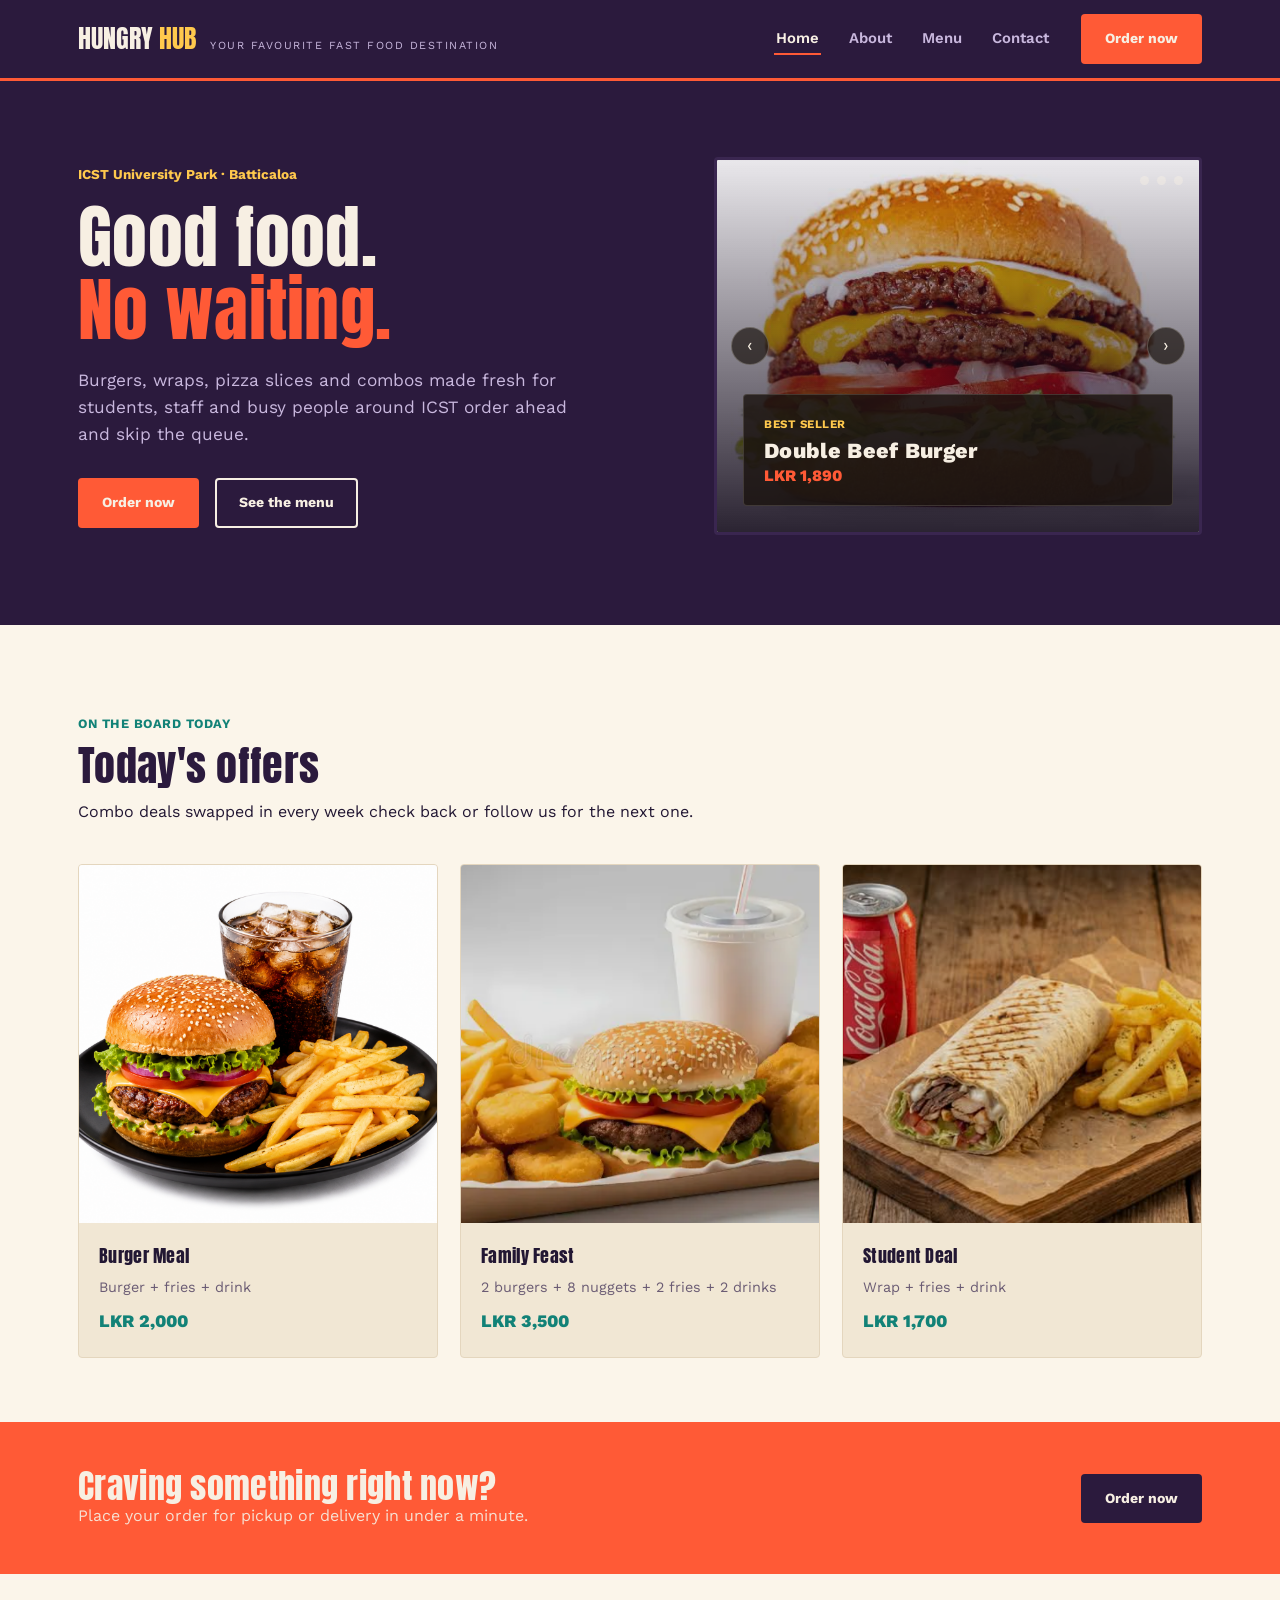
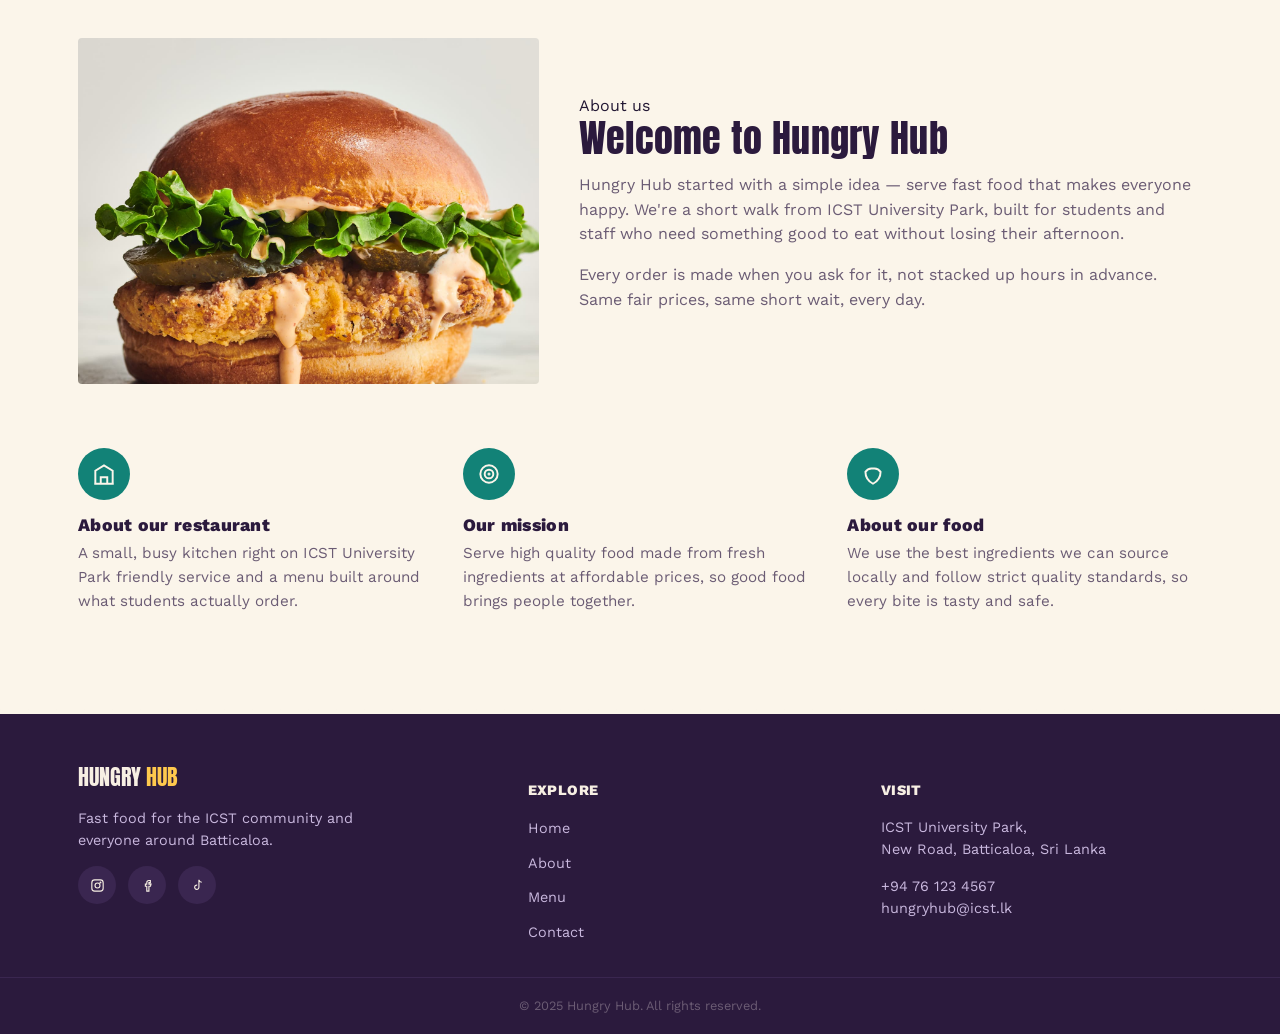
==== index.html @ 4af85b0b "first commit" ====
<!DOCTYPE html>
<html lang="en">
<head>
<meta charset="UTF-8">
<meta name="viewport" content="width=device-width, initial-scale=1.0">
<title>Hungry Hub — Fast Food at ICST University Park, Batticaloa</title>
<meta name="description" content="Hungry Hub is a fast food restaurant at ICST University Park, Batticaloa. Browse the menu, see today's offers, and order online.">
<link rel="preconnect" href="https://fonts.googleapis.com">
<link rel="stylesheet" href="style.css">
</head>
<body>

<header class="site-header">
  <input type="checkbox" id="nav-toggle" class="nav-toggle-checkbox">
  <div class="wrap">
    <a href="index.html" class="brand">
      <span class="mark">HUNGRY <em>HUB</em></span>
      <span class="tagline">Your favourite fast food destination</span>
    </a>
    <nav class="nav">
      <ul class="nav__links">
        <li><a href="index.html" aria-current="page">Home</a></li>
        <li><a href="index.html#about">About</a></li>
        <li><a href="menu.html">Menu</a></li>
        <li><a href="contact.html">Contact</a></li>
      </ul>
      <a href="contact.html" class="btn btn--ember">Order now</a>
      <label for="nav-toggle" class="nav__toggle" aria-label="Open menu">☰</label>
    </nav>
  </div>
  <div class="mobile-menu">
    <ul>
      <li><a href="index.html">Home</a></li>
      <li><a href="index.html#about">About</a></li>
      <li><a href="menu.html">Menu</a></li>
      <li><a href="contact.html">Contact</a></li>
    </ul>
  </div>
</header>

<!-- ================= HERO ================= -->
<section class="hero">
  <div class="wrap">
    <div>
      <span class="hero__eyebrow">ICST University Park · Batticaloa</span>
      <h1>Good food.<br><span class="line2">No waiting.</span></h1>
      <p class="lead">Burgers, wraps, pizza slices and combos made fresh for students, staff and busy people around ICST order ahead and skip the queue.</p>
      <div class="hero__ctas">
        <a href="contact.html" class="btn btn--ember">Order now</a>
        <a href="menu.html" class="btn btn--outline">See the menu</a>
      </div>
    </div>

    <div class="slider">
      <input type="radio" name="hero-slide" id="hs1" class="slide-radio" checked>
      <input type="radio" name="hero-slide" id="hs2" class="slide-radio">
      <input type="radio" name="hero-slide" id="hs3" class="slide-radio">

      <div class="slide-dots">
        <label for="hs1" aria-label="Slide 1"></label>
        <label for="hs2" aria-label="Slide 2"></label>
        <label for="hs3" aria-label="Slide 3"></label>
      </div>

      <div class="slide slide-1" style="background-image: linear-gradient(180deg, rgba(43,26,61,.1), rgba(20,12,28,.9)), url('img/double-beef-burger.jpeg');">
        <label for="hs3" class="slide-arrow slide-arrow--prev" aria-label="Previous slide">‹</label>
        <label for="hs2" class="slide-arrow slide-arrow--next" aria-label="Next slide">›</label>
        <div class="slide__card">
          <span class="kicker">Best seller</span>
          <h3>Double Beef Burger</h3>
          <span class="price">LKR 1,890</span>
        </div>
      </div>
      <div class="slide slide-2" style="background-image: linear-gradient(180deg, rgba(43,26,61,.1), rgba(20,12,28,.9)), url('img/chicken-burger.jpeg');">
        <label for="hs1" class="slide-arrow slide-arrow--prev" aria-label="Previous slide">‹</label>
        <label for="hs3" class="slide-arrow slide-arrow--next" aria-label="Next slide">›</label>
        <div class="slide__card">
          <span class="kicker">Today's offer</span>
          <h3>Classic Chickern Burger</h3>
          <span class="price">LKR 900</span>
        </div>
      </div>
      <div class="slide slide-3" style="background-image: linear-gradient(180deg, rgba(43,26,61,.1), rgba(20,12,28,.9)), url('img/chicken-wrap.jpeg');">
        <label for="hs2" class="slide-arrow slide-arrow--prev" aria-label="Previous slide">‹</label>
        <label for="hs1" class="slide-arrow slide-arrow--next" aria-label="Next slide">›</label>
        <div class="slide__card">
          <span class="kicker">Student deal</span>
          <h3>Wrap </h3>
          <span class="price">LKR 700</span>
        </div>
      </div>
    </div>
  </div>
</section>
<div class="tear"></div>

<!-- ================= TODAY'S OFFERS ================= -->
<section class="section">
  <div class="wrap">
    <div class="section-head">
      <span class="kicker">On the board today</span>
      <h2>Today's offers</h2>
      <p>Combo deals swapped in every week check back or follow us for the next one.</p>
    </div>

    <div class="offers">
      <article class="offer-card">
        <div class="offer-card__art">
          <img src="img/Burger + Fries + Drink.png" alt="Burger Meal" loading="lazy">
        </div>
        <div class="offer-card__body">
          <div class="name">Burger Meal</div>
          <p class="desc">Burger + fries + drink</p>
          <div class="price">LKR 2,000</div>
        </div>
      </article>

      <article class="offer-card">
        <div class="offer-card__art">
          <img src="img/promotion meals.png" alt="Family Feast" loading="lazy">
        </div>
        <div class="offer-card__body">
          <div class="name">Family Feast</div>
          <p class="desc">2 burgers + 8 nuggets + 2 fries + 2 drinks</p>
          <div class="price">LKR 3,500</div>
        </div>
      </article>

      <article class="offer-card">
        <div class="offer-card__art">
          <img src="img/promotion wraps.png" alt="Student Deal" loading="lazy">
        </div>
        <div class="offer-card__body">
          <div class="name">Student Deal</div>
          <p class="desc">Wrap + fries + drink</p>
          <div class="price">LKR 1,700</div>
        </div>
      </article>
    </div>
  </div>
</section>

<!-- ================= CTA STRIP ================= -->
<section class="cta-strip">
  <div class="wrap">
    <div>
      <h2>Craving something right now?</h2>
      <p>Place your order for pickup or delivery in under a minute.</p>
    </div>
    <a href="contact.html" class="btn btn--dark">Order now</a>
  </div>
</section>

<!-- ================= ABOUT ================= -->
<section class="section" id="about">
  <div class="wrap">
    <div class="story">
      <div class="story__art">
        <img src="img/chicken-burger.jpeg" alt="Inside the Hungry Hub kitchen" loading="lazy">
      </div>
      <div>
        <span class="section-head kicker">About us</span>
        <h2>Welcome to Hungry Hub</h2>
        <p>Hungry Hub started with a simple idea — serve fast food that makes everyone happy. We're a short walk from ICST University Park, built for students and staff who need something good to eat without losing their afternoon.</p>
        <p>Every order is made when you ask for it, not stacked up hours in advance. Same fair prices, same short wait, every day.</p>
      </div>
    </div>

    <div class="trio" style="margin-top:64px;">
      <div class="trio__item">
        <div class="icon"><svg viewBox="0 0 24 24" fill="none" stroke="#FBF5EA" stroke-width="1.8"><path d="M3 21h18M4 21V9l8-5 8 5v12M9 21v-6h6v6"/></svg></div>
        <h3>About our restaurant</h3>
        <p>A small, busy kitchen right on ICST University Park friendly service and a menu built around what students actually order.</p>
      </div>
      <div class="trio__item">
        <div class="icon"><svg viewBox="0 0 24 24" fill="none" stroke="#FBF5EA" stroke-width="1.8"><circle cx="12" cy="12" r="8"/><circle cx="12" cy="12" r="4"/><circle cx="12" cy="12" r="0.5" fill="#FBF5EA"/></svg></div>
        <h3>Our mission</h3>
        <p>Serve high quality food made from fresh ingredients at affordable prices, so good food brings people together.</p>
      </div>
      <div class="trio__item">
        <div class="icon"><svg viewBox="0 0 24 24" fill="none" stroke="#FBF5EA" stroke-width="1.8"><path d="M12 21c-4-2-7-6-7-11a7 7 0 0 1 7-3 7 7 0 0 1 7 3c0 5-3 9-7 11z"/></svg></div>
        <h3>About our food</h3>
        <p>We use the best ingredients we can source locally and follow strict quality standards, so every bite is tasty and safe.</p>
      </div>
    </div>
  </div>
</section>

<div class="tear tear--flip"></div>

<footer class="site-footer">
  <div class="wrap">
    <div class="footer-grid">
      <div>
        <span class="mark" style="font-family:'Anton'; font-size:1.4rem; color:#F7EFE3;">HUNGRY <em style="color:#FFC94D; font-style:normal;">HUB</em></span>
        <p style="margin-top:12px; max-width:32ch;">Fast food for the ICST community and everyone around Batticaloa.</p>
        <div class="social-row">
          <a href="#" aria-label="Instagram"><svg viewBox="0 0 24 24" fill="none" stroke="#F7EFE3" stroke-width="1.6"><rect x="4" y="4" width="16" height="16" rx="4"/><circle cx="12" cy="12" r="3.5"/><circle cx="16.2" cy="7.8" r="0.6" fill="#F7EFE3"/></svg></a>
          <a href="#" aria-label="Facebook"><svg viewBox="0 0 24 24" fill="none" stroke="#F7EFE3" stroke-width="1.6"><path d="M14 8h2V5h-2a3 3 0 0 0-3 3v2H9v3h2v7h3v-7h2.2l.8-3H14V8z"/></svg></a>
          <a href="#" aria-label="TikTok"><svg viewBox="0 0 24 24" fill="none" stroke="#F7EFE3" stroke-width="1.6"><path d="M14 4v10.5a3 3 0 1 1-2.5-3M14 4c.5 2 2 3.2 4 3.4"/></svg></a>
        </div>
      </div>
      <div>
        <h4>Explore</h4>
        <ul>
          <li><a href="index.html">Home</a></li>
          <li><a href="index.html#about">About</a></li>
          <li><a href="menu.html">Menu</a></li>
          <li><a href="contact.html">Contact</a></li>
        </ul>
      </div>
      <div>
        <h4>Visit</h4>
        <p>ICST University Park,<br>New Road, Batticaloa, Sri Lanka</p>
        <p>+94 76 123 4567<br>hungryhub@icst.lk</p>
      </div>
    </div>
  </div>
  <div class="footer-bottom">© 2025 Hungry Hub. All rights reserved.</div>
</footer>

</body>
</html>
---- style.css ----
@import url('https://fonts.googleapis.com/css2?family=Anton&family=Work+Sans:ital,wght@0,400;0,500;0,600;0,700;0,800;1,400&display=swap');

:root{
  --ink:        #2B1A3D;
  --ink-soft:   #3A2650;
  --paper:      #FBF5EA;
  --paper-dim:  #F1E7D4;
  --ember:      #FF5A36;
  --ember-dark: #E64520;
  --marigold:   #FFC94D;
  --chili:      #128277;
  --text-light: #F7EFE3;
  --text-dark:  #221733;
  --muted-light:#C9B8DE;
  --muted-dark: #6B5C74;

  --display: 'Anton', Impact, sans-serif;
  --body: 'Work Sans', -apple-system, BlinkMacSystemFont, sans-serif;

  --maxw: 1180px;
  --radius: 4px;
}

*{ box-sizing: border-box; }
html{ scroll-behavior: smooth; }
body{
  margin:0;
  font-family: var(--body);
  background: var(--paper);
  color: var(--text-dark);
  line-height: 1.55;
  -webkit-font-smoothing: antialiased;
}
img{ max-width:100%; display:block; }
a{ color: inherit; text-decoration: none; }
h1,h2,h3{
  font-family: var(--display);
  font-weight: 400;
  letter-spacing: 0.3px;
  line-height: 1.05;
  margin: 0;
}
p{ margin: 0 0 1em; }
.wrap{
  max-width: var(--maxw);
  margin: 0 auto;
  padding: 0 28px;
}
:focus-visible{
  outline: 3px solid var(--marigold);
  outline-offset: 2px;
}
@media (prefers-reduced-motion: reduce){
  *{ animation-duration: .01ms !important; animation-iteration-count: 1 !important; transition-duration: .01ms !important; scroll-behavior: auto !important; }
}

/* ---------- perforated ticket divider ---------- */
.tear{
  height: 22px;
  background:
    radial-gradient(circle 6px at 14px 0, transparent 6px, var(--paper) 6.5px) top,
    var(--paper);
  background-size: 28px 22px;
  background-repeat: repeat-x;
}
.tear--dark{
  background:
    radial-gradient(circle 6px at 14px 0, transparent 6px, var(--ink) 6.5px) top,
    var(--ink);
  background-size: 28px 22px;
  background-repeat: repeat-x;
}
.tear--flip{
  transform: scaleY(-1);
}

/* ---------- header / counter bar ---------- */
.site-header{
  position: sticky;
  top: 0;
  z-index: 50;
  background: var(--ink);
  border-bottom: 3px solid var(--ember);
}
.site-header .wrap{
  display:flex;
  align-items:center;
  justify-content: space-between;
  height: 78px;
}
.brand{
  display:flex;
  align-items:baseline;
  gap: 8px;
  color: var(--text-light);
}
.brand .mark{
  font-family: var(--display);
  font-size: 1.6rem;
  color: var(--text-light);
}
.brand .mark em{
  font-style: normal;
  color: var(--marigold);
}
.brand .tagline{
  display:none;
}
@media(min-width: 760px){
  .brand .tagline{
    display:inline;
    font-size: .68rem;
    text-transform: uppercase;
    letter-spacing: 1.5px;
    color: var(--muted-light);
    margin-left: 6px;
  }
}
.nav{
  display:flex;
  align-items:center;
  gap: 30px;
}
.nav__links{
  display:none;
  gap: 26px;
  list-style:none;
  margin:0; padding:0;
  font-weight: 600;
  font-size: .93rem;
}
@media(min-width: 860px){
  .nav__links{ display:flex; }
}
.nav__links a{
  color: var(--muted-light);
  padding: 6px 2px;
  border-bottom: 2px solid transparent;
  transition: color .15s ease, border-color .15s ease;
}
.nav__links a:hover,
.nav__links a[aria-current="page"]{
  color: var(--text-light);
  border-color: var(--ember);
}
.btn{
  display:inline-flex;
  align-items:center;
  gap:8px;
  font-family: var(--body);
  font-weight: 700;
  font-size: .88rem;
  padding: 12px 22px;
  border-radius: var(--radius);
  border: 2px solid transparent;
  cursor:pointer;
  transition: transform .12s ease, background .15s ease, border-color .15s ease;
  white-space: nowrap;
}
.btn:active{ transform: translateY(1px); }
.btn--ember{
  background: var(--ember);
  color: var(--text-light);
}
.btn--ember:hover{ background: var(--ember-dark); }
.btn--outline{
  background: transparent;
  border-color: var(--text-light);
  color: var(--text-light);
}
.btn--outline:hover{ border-color: var(--marigold); color: var(--marigold); }
.btn--dark{
  background: var(--ink);
  color: var(--text-light);
}
.btn--dark:hover{ background: var(--ink-soft); }
.btn--wide{ width:100%; justify-content:center; }

/* checkbox-hack mobile menu — no JS */
.nav-toggle-checkbox{
  position:absolute;
  opacity:0;
  width:0; height:0;
  pointer-events:none;
}
.nav__toggle{
  display:inline-flex;
  align-items:center;
  justify-content:center;
  background:none;
  border: 2px solid var(--muted-light);
  border-radius: var(--radius);
  color: var(--text-light);
  padding: 8px 10px;
  font-size: 1.1rem;
  cursor:pointer;
  user-select:none;
}
@media(min-width:860px){ .nav__toggle{ display:none; } }

.mobile-menu{
  max-height:0;
  overflow:hidden;
  background: var(--ink);
  border-top: 0 solid var(--ink-soft);
  transition: max-height .25s ease;
}
.nav-toggle-checkbox:checked ~ .mobile-menu{
  max-height: 320px;
  border-top: 1px solid var(--ink-soft);
}
.mobile-menu ul{
  list-style:none;
  margin:0; padding: 14px 28px 20px;
  display:flex; flex-direction:column; gap: 14px;
  font-weight:600;
}
.mobile-menu a{ color: var(--text-light); }
@media(min-width:860px){
  .nav-toggle-checkbox:checked ~ .mobile-menu{ max-height:0; }
}

/* ---------- hero / slider ---------- */
.hero{
  background: var(--ink);
  color: var(--text-light);
  position: relative;
  overflow:hidden;
}
.hero .wrap{
  display:grid;
  grid-template-columns: 1fr;
  gap: 40px;
  align-items:center;
  padding-top: 56px;
  padding-bottom: 64px;
}
@media(min-width:900px){
  .hero .wrap{ grid-template-columns: 1.1fr 0.9fr; padding-top: 76px; padding-bottom: 90px;}
}
.hero__eyebrow{
  color: var(--marigold);
  font-weight: 700;
  font-size: .85rem;
  margin-bottom: 14px;
  display:block;
}
.hero h1{
  font-size: clamp(2.6rem, 6vw, 4.4rem);
  margin-bottom: 20px;
}
.hero h1 .line2{ color: var(--ember); }
.hero p.lead{
  color: var(--muted-light);
  font-size: 1.08rem;
  max-width: 46ch;
  margin-bottom: 30px;
}
.hero__ctas{ display:flex; gap:16px; flex-wrap:wrap; }

.slider{
  position: relative;
  aspect-ratio: 4/3.1;
  border-radius: var(--radius);
  overflow:hidden;
  border: 3px solid var(--ink-soft);
}
/* radio-hack slider — no JS */
.slide-radio{
  position:absolute;
  opacity:0;
  width:0; height:0;
  pointer-events:none;
}
.slide{
  position:absolute; inset:0;
  display:flex; align-items:flex-end;
  opacity:0;
  pointer-events:none;
  transition: opacity .6s ease;
  padding: 26px;
  background-size: cover;
  background-position: center;
}
#hs1:checked ~ .slide-1,
#hs2:checked ~ .slide-2,
#hs3:checked ~ .slide-3{
  opacity:1;
  pointer-events:auto;
  z-index:2;
}
.slide__card{
  background: rgba(28,20,16,.82);
  border: 1px solid rgba(247,239,227,.15);
  padding: 16px 20px;
  border-radius: var(--radius);
  width:100%;
}
.slide__card .kicker{
  color: var(--marigold);
  font-weight:700;
  font-size:.72rem;
  letter-spacing: .5px;
  text-transform: uppercase;
}
.slide__card h3{
  font-family: var(--body);
  font-weight: 800;
  font-size: 1.35rem;
  margin: 4px 0 2px;
}
.slide__card .price{
  color: var(--ember);
  font-weight: 800;
}
.slide-dots{
  position:absolute;
  top: 16px; right: 16px;
  display:flex; gap:8px;
  z-index: 5;
}
.slide-dots label{
  width:9px; height:9px; border-radius:50%;
  border: none; background: rgba(247,239,227,.4);
  cursor:pointer; padding:0; display:block;
}
.slide-arrow{
  position:absolute; top:50%; transform: translateY(-50%);
  background: rgba(28,20,16,.7);
  border: 1px solid rgba(247,239,227,.25);
  color: var(--text-light);
  width: 38px; height:38px; border-radius:50%;
  cursor:pointer; font-size:1.1rem; z-index:5;
  display:flex; align-items:center; justify-content:center;
  text-decoration:none;
}
.slide-arrow--prev{ left:14px; }
.slide-arrow--next{ right:14px; }

/* ---------- generic food icon tile (replaces stock photography) ---------- */
.tile{
  aspect-ratio: 1/1;
  border-radius: var(--radius);
  display:flex; align-items:center; justify-content:center;
  position: relative;
}
.tile svg{ width: 54%; height: 54%; }
.tile--sm{ }

/* section rhythm */
.section{ padding: 64px 0; }
.section--tight{ padding: 44px 0; }
.section-head{
  max-width: 640px;
  margin-bottom: 40px;
}
.section-head .kicker{
  color: var(--chili);
  font-weight: 700;
  font-size: .8rem;
  text-transform: uppercase;
  letter-spacing: .5px;
}
.section-head h2{
  font-size: clamp(1.8rem, 4vw, 2.6rem);
  margin: 8px 0 12px;
  color: var(--ink);
}

/* ---------- today's offers / promo cards ---------- */
.offers{
  display:grid;
  gap: 22px;
  grid-template-columns: 1fr;
}
@media(min-width:700px){ .offers{ grid-template-columns: repeat(3,1fr); } }
.offer-card{
  background: var(--paper-dim);
  border: 1px solid #E4D6BE;
  border-radius: var(--radius);
  overflow:hidden;
  display:flex; flex-direction:column;
}
.offer-card__art{
  aspect-ratio: 1/1;
  overflow:hidden;
  padding:0;
}
.offer-card__art img{
  width:100%; height:100%;
  object-fit: cover;
  display:block;
}
.offer-card__body{ padding: 18px 20px 22px; }
.offer-card__body .name{
  font-family: var(--display);
  font-size: 1.15rem;
  letter-spacing: .3px;
}
.offer-card__body .desc{
  color: var(--muted-dark);
  font-size: .9rem;
  margin: 6px 0 10px;
}
.offer-card__body .price{
  color: var(--chili);
  font-weight: 800;
  font-size: 1.1rem;
}

/* ---------- about / three column ---------- */
.trio{
  display:grid;
  gap: 30px;
  grid-template-columns: 1fr;
}
@media(min-width:760px){ .trio{ grid-template-columns: repeat(3,1fr); } }
.trio__item .icon{
  width: 52px; height:52px;
  border-radius: 50%;
  background: var(--chili);
  display:flex; align-items:center; justify-content:center;
  margin-bottom: 16px;
}
.trio__item .icon svg{ width:26px; height:26px; }
.trio__item h3{
  font-family: var(--body);
  font-weight: 800;
  font-size: 1.1rem;
  margin-bottom: 8px;
  color: var(--ink);
}
.trio__item p{ color: var(--muted-dark); font-size: .95rem; }

.story{
  display:grid;
  gap: 40px;
  grid-template-columns: 1fr;
  align-items:center;
}
@media(min-width:860px){ .story{ grid-template-columns: 0.85fr 1.15fr; } }
.story__art{
  border-radius: var(--radius);
  aspect-ratio: 4/3;
  overflow:hidden;
}
.story__art img{
  width:100%; height:100%;
  object-fit: cover;
  display:block;
}
.story h2{ color: var(--ink); font-size: clamp(1.8rem,4vw,2.4rem); margin-bottom:14px;}
.story p{ color: var(--muted-dark); }

/* ---------- CTA strip ---------- */
.cta-strip{
  background: var(--ember);
  color: var(--text-light);
}
.cta-strip .wrap{
  display:flex; flex-direction:column; gap:18px;
  align-items:flex-start;
  padding-top: 46px; padding-bottom: 46px;
}
@media(min-width:760px){
  .cta-strip .wrap{ flex-direction:row; align-items:center; justify-content:space-between; }
}
.cta-strip h2{ font-size: clamp(1.6rem,3.4vw,2.1rem); }
.cta-strip p{ margin:0; opacity:.9; }

/* ---------- menu page ---------- */
.menu-hero{
  background: var(--ink);
  color: var(--text-light);
  padding: 54px 0 40px;
}
.menu-hero h1{ font-size: clamp(2.2rem,5vw,3.2rem); margin-bottom: 10px; }
.menu-hero p{ color: var(--muted-light); max-width: 52ch; }

.cat-tabs-hint{
  color: var(--muted-light);
  font-size: .85rem;
  margin: 22px 0 0;
}
.cat-tabs{
  display:flex;
  gap: 10px;
  overflow-x:auto;
  padding: 12px 0 6px;
  margin-bottom: 6px;
  scrollbar-width: thin;
}
.cat-tab{
  flex: 0 0 auto;
  background: var(--paper-dim);
  border: 1px solid #E4D6BE;
  color: var(--ink);
  font-weight: 700;
  font-size: .88rem;
  padding: 11px 18px;
  border-radius: 999px;
  cursor:pointer;
  display:flex; align-items:center; gap:8px;
  text-decoration:none;
  transition: background .15s ease, color .15s ease;
}
.cat-tab svg{ width:16px; height:16px; }
.cat-tab:hover{
  background: var(--ink);
  color: var(--text-light);
}
.cat-tab:hover svg{ filter: brightness(0) invert(1); }

/* highlight a category briefly when jumped to via the tabs */
[data-category]{ scroll-margin-top: 96px; }
[data-category]:target .menu-section-title h2{
  color: var(--ember);
}

.menu-grid{
  display:grid;
  gap: 22px;
  grid-template-columns: 1fr;
}
@media(min-width:640px){ .menu-grid{ grid-template-columns: repeat(2,1fr); } }
@media(min-width:1000px){ .menu-grid{ grid-template-columns: repeat(3,1fr); } }

.item-card{
  background: var(--paper);
  border: 1px solid #E4D6BE;
  border-radius: var(--radius);
  overflow:hidden;
  display:flex; flex-direction:column;
}
.item-card__art{
  aspect-ratio: 4/3;
  overflow:hidden;
  padding:0;
}
.item-card__art img{
  width:100%; height:100%;
  object-fit: cover;
  display:block;
}
.item-card__body{ padding: 16px 18px 20px; display:flex; flex-direction:column; gap:10px; flex:1; }
.item-card__top{ display:flex; justify-content:space-between; gap:10px; align-items:flex-start;}
.item-card__top .name{ font-weight: 800; font-size: 1rem; color: var(--ink); }
.item-card__top .price{ color: var(--chili); font-weight:800; white-space:nowrap; }
.item-card p.desc{ color: var(--muted-dark); font-size: .87rem; margin:0; flex:1; }
.item-card .btn{ align-self:flex-start; padding: 9px 16px; font-size:.8rem; }

.menu-section-title{
  display:flex; align-items:center; gap:10px;
  margin: 46px 0 20px;
}
.menu-section-title h2{
  font-size: 1.4rem; color: var(--ink);
  font-family: var(--body); font-weight:800;
}
.menu-section-title .rule{ flex:1; height:1px; background:#E4D6BE; }

/* ---------- contact page ---------- */
.contact-hero{
  background: var(--ink); color: var(--text-light);
  padding: 54px 0 40px;
}
.contact-hero h1{ font-size: clamp(2.2rem,5vw,3.2rem); margin-bottom:10px; }
.contact-hero p{ color: var(--muted-light); max-width:52ch; }

.contact-grid{
  display:grid; gap: 40px;
  grid-template-columns: 1fr;
  align-items: start;
}
@media(min-width:940px){ .contact-grid{ grid-template-columns: 1.15fr 0.85fr; } }

.order-form{
  background: var(--paper-dim);
  border: 1px solid #E4D6BE;
  border-radius: var(--radius);
  padding: 30px;
}
.order-form h2{
  font-family: var(--body); font-weight:800; font-size:1.3rem; color: var(--ink);
  margin-bottom: 4px;
}
.order-form .hint{ color: var(--muted-dark); font-size:.88rem; margin-bottom: 24px; }
.field{ margin-bottom: 18px; }
.field label{
  display:block; font-weight:700; font-size:.85rem; color: var(--ink); margin-bottom:6px;
}
.field input, .field select, .field textarea{
  width:100%;
  font-family: var(--body);
  font-size: .95rem;
  padding: 12px 14px;
  border: 1px solid #D8C7A9;
  border-radius: var(--radius);
  background: var(--paper);
  color: var(--text-dark);
}
.field input:focus, .field select:focus, .field textarea:focus{
  border-color: var(--ember);
}
.field-row{ display:grid; gap:18px; grid-template-columns: 1fr; }
@media(min-width:560px){ .field-row{ grid-template-columns: 1fr 1fr; } }
/* shown only when the form submits to this anchor — pure CSS, no JS */
.form-msg{
  margin-top: 16px;
  padding: 14px 16px;
  border-radius: var(--radius);
  background: #223A1E;
  color: #DFF3D8;
  font-size: .9rem;
  display:none;
  scroll-margin-top: 96px;
}
.form-msg:target{ display:block; }

.info-card{
  background: var(--ink);
  color: var(--text-light);
  border-radius: var(--radius);
  padding: 28px;
  margin-bottom: 22px;
}
.info-card h2{
  font-family: var(--body); font-weight:800; font-size:1.1rem;
  margin-bottom: 16px;
}
.info-line{
  display:flex; gap:12px; margin-bottom:14px; font-size:.92rem; color: var(--muted-light);
}
.info-line svg{ width:18px; height:18px; flex-shrink:0; margin-top:2px; color: var(--marigold); }
.info-line strong{ color: var(--text-light); display:block; }

.hours-table{
  width: 100%;
  border-collapse: collapse;
  font-size: .92rem;
}
.hours-table tr{
  border-bottom: 1px solid var(--ink-soft);
}
.hours-table tr:last-child{
  border-bottom: none;
}
.hours-table td{
  padding: 11px 4px;
  color: var(--muted-light);
}
.hours-table td:first-child{
  color: var(--text-light);
  font-weight: 700;
}
.hours-table td:last-child{
  text-align: right;
}
.hours-table td.closed{
  color: var(--ember);
  font-weight: 700;
}
.map-frame{
  border-radius: var(--radius);
  overflow:hidden;
  border: 1px solid #E4D6BE;
  aspect-ratio: 4/3;
}
.map-frame iframe{ width:100%; height:100%; border:0; }

/* ---------- footer ---------- */
.site-footer{
  background: var(--ink);
  color: var(--muted-light);
  padding-top: 46px;
}
.footer-grid{
  display:grid; gap: 32px;
  grid-template-columns: 1fr;
  padding-bottom: 32px;
}
@media(min-width:760px){ .footer-grid{ grid-template-columns: 1.3fr 1fr 1fr; } }
.footer-grid h4{
  color: var(--text-light);
  font-family: var(--body); font-weight:800; font-size:.9rem;
  margin-bottom: 14px;
  text-transform: uppercase;
  letter-spacing: .4px;
}
.footer-grid p, .footer-grid a{ font-size:.9rem; }
.footer-grid ul{ list-style:none; margin:0; padding:0; display:flex; flex-direction:column; gap:10px; }
.footer-grid ul a:hover{ color: var(--marigold); }
.social-row{ display:flex; gap:12px; margin-top:6px; }
.social-row a{
  width:38px; height:38px; border-radius:50%;
  background: var(--ink-soft);
  display:flex; align-items:center; justify-content:center;
  transition: background .15s ease;
}
.social-row a:hover{ background: var(--ember); }
.social-row svg{ width:17px; height:17px; }
.footer-bottom{
  border-top: 1px solid var(--ink-soft);
  padding: 18px 0;
  font-size: .8rem;
  text-align:center;
  color: var(--muted-dark);
}
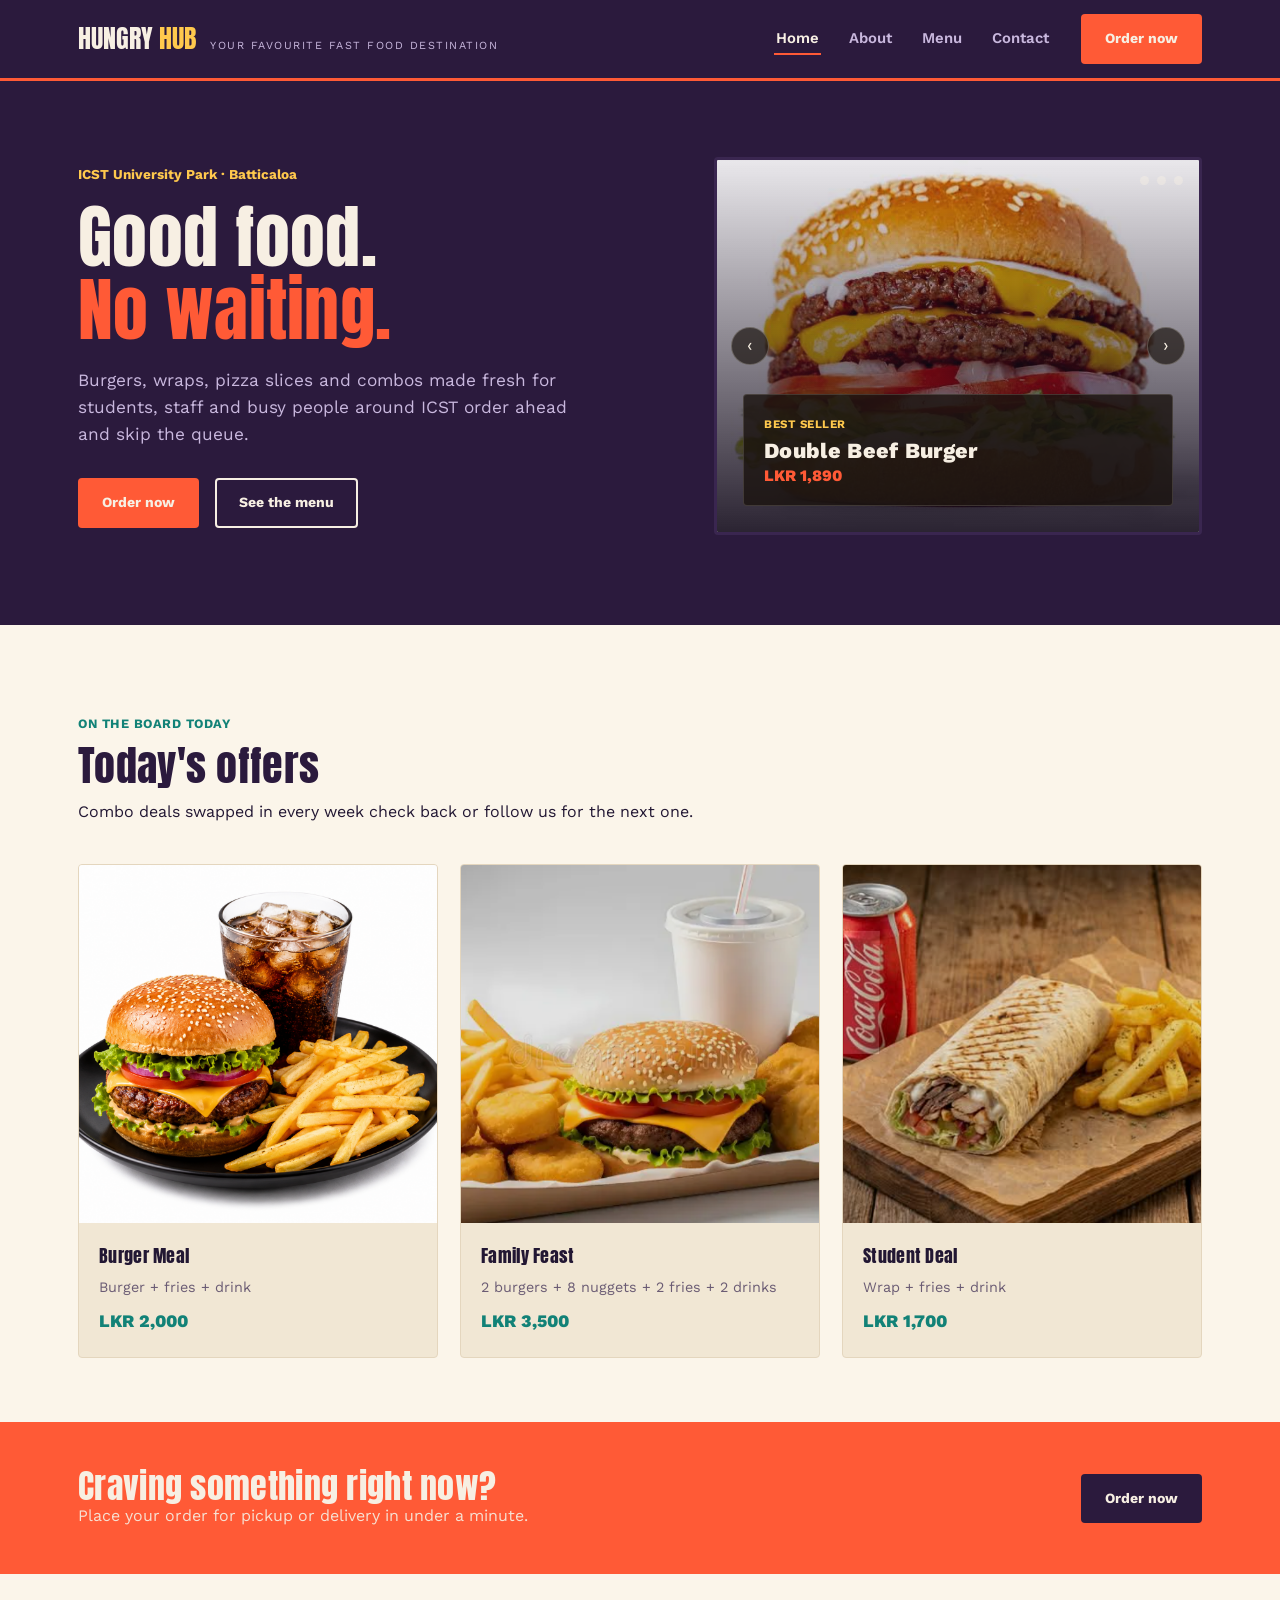
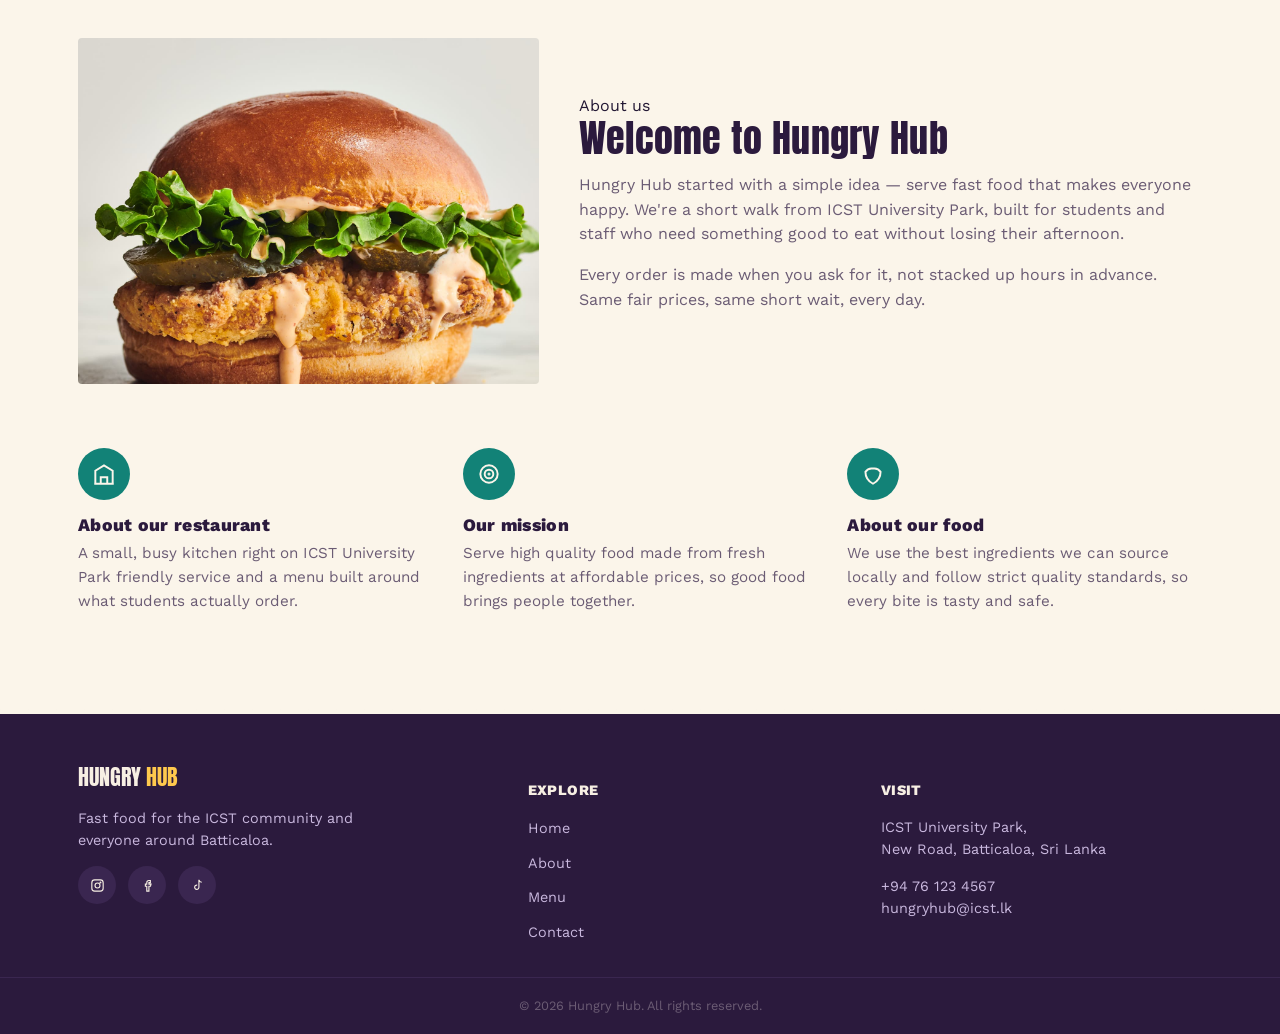
==== commit 155395d9: "Fix typo in burger name and update copyright year" ====
--- a/index.html
+++ b/index.html
@@ -76,7 +76,7 @@
         <label for="hs3" class="slide-arrow slide-arrow--next" aria-label="Next slide">›</label>
         <div class="slide__card">
           <span class="kicker">Today's offer</span>
-          <h3>Classic Chickern Burger</h3>
+          <h3>Classic Chicken Burger</h3>
           <span class="price">LKR 900</span>
         </div>
       </div>
@@ -216,7 +216,7 @@
       </div>
     </div>
   </div>
-  <div class="footer-bottom">© 2025 Hungry Hub. All rights reserved.</div>
+  <div class="footer-bottom">© 2026 Hungry Hub. All rights reserved.</div>
 </footer>
 
 </body>
